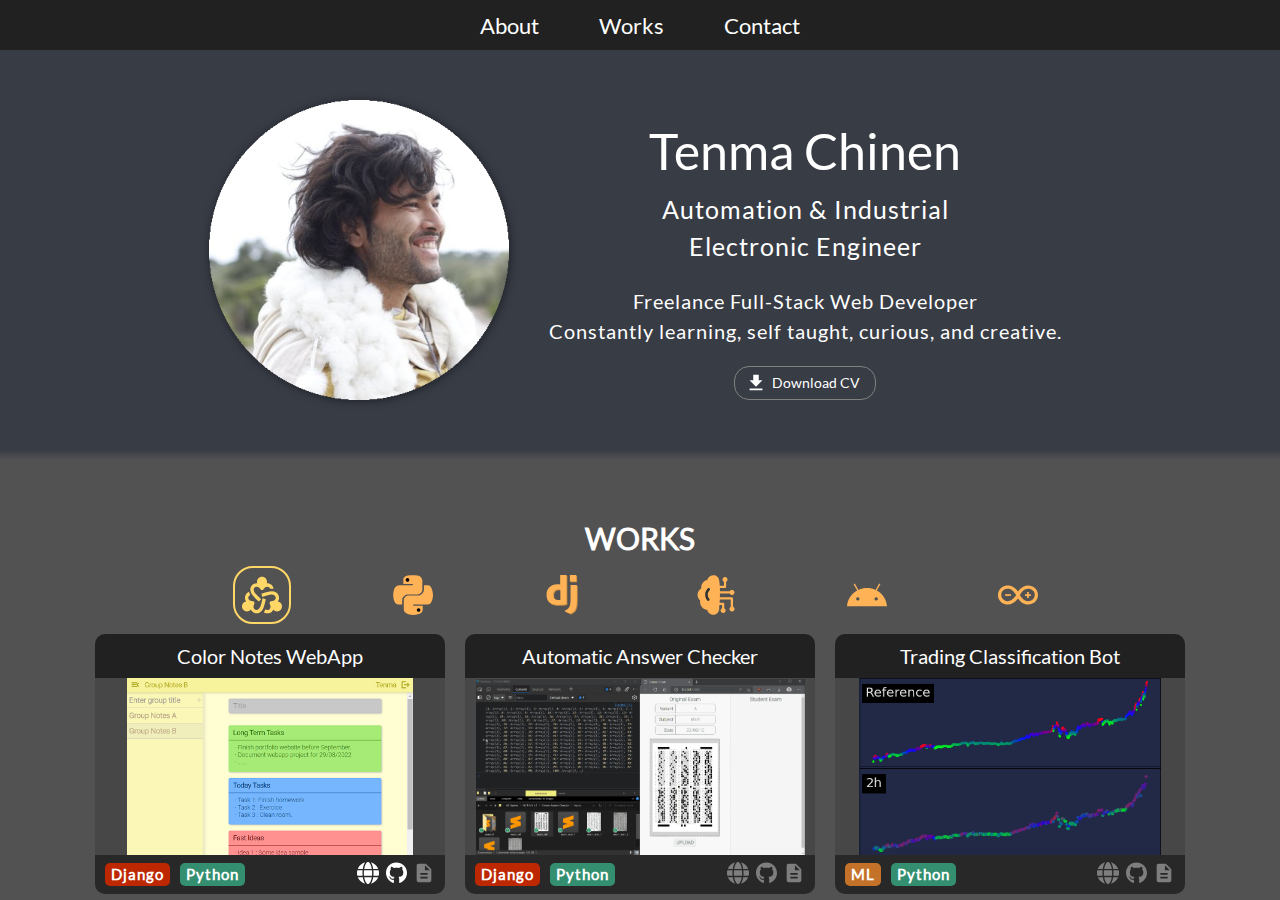
==== index.html @ 9675c704 "Group Buttons Tooltip Added." ====
<!DOCTYPE html>
<html lang="en">

<head>
  <meta charset="UTF-8">
  <meta http-equiv="X-UA-Compatible" content="IE=edge">
  <meta name="viewport" content="width=device-width, initial-scale=1.0">
  <title>Portfolio</title>

  <link rel="icon" type="image/x-icon" href="base/assets/favicon.ico">
  <link rel="stylesheet" href="assets/icons/icon.css">
  <link rel="stylesheet" href="base/css/font.css">
  <link rel="stylesheet" href="base/css/base.css">
  <link rel="stylesheet" href="base/css/navbar.css">
  <link rel="stylesheet" href="header/css/header.css">
  <link rel="stylesheet" href="works/css/works.css">
  <link rel="stylesheet" href="works/css/carrousel.css">
  <link rel="stylesheet" href="works/css/card.css">
  <link rel="stylesheet" href="about/css/about.css">
  <link rel="stylesheet" href="contact/css/form.css">
  <link rel="stylesheet" href="footer/css/footer.css">
</head>

<body>
  <nav>
    <a href="#about">About</a>
    <a href="#works">Works</a>
    <a href="#contact">Contact</a>
  </nav>

  <main>
    
    <!--   H E A D E R   -->

    <header>
      <div class="img-face-wrapper">
        <img src="header/assets/face_circle.png" alt="profile" height="100%">
      </div>
      <div class="head-wrapper">
        <span class="head-title">Tenma Chinen</span>
        <span class="head-sub-title">Automation & Industrial<br>Electronic Engineer</span>
        
        <p class="head-desc">Freelance Full-Stack Web Developer<br>Constantly learning, self taught, curious, and
          creative.</p>

          <a class="btn-download-cv" href="header/assets/cv.pdf" target="_blank"><i class="icon icon-download"></i> Download CV</a>
      </div>
    </header>

    <div class="separator header-works"></div>

    <!--   W O R K S   -->
    <span id="snackbar">TOAST</span>

    <section id="works">
      <h1 class="section-title">WORKS</h1>
      <div class="works-group-box">
        <i class="icon-lg icon-all-groups" onclick="onClickGroup(event,-1)"><span>All</span></i>
        <i class="icon-lg icon-python" onclick="onClickGroup(event,'Python')"><span>Python</span></i>
        <i class="icon-lg icon-django" onclick="onClickGroup(event,'Django')"><span>Django</span></i>
        <i class="icon-lg icon-ml" onclick="onClickGroup(event,'ML')"><span>Machine Learning</span></i>
        <i class="icon-lg icon-android" onclick="onClickGroup(event,'Android')"><span>Android</span></i>
        <i class="icon-lg icon-arduino" onclick="onClickGroup(event,'Arduino')"><span class="tooltip">Arduino</span></i>
      </div>
      <div class="carrousel-wrapper">
        <div id="carrousel" class="carrousel"></div>
        <div class="carrousel-foot">
          <button onclick="prevPage()" id="btn-prev">Prev</button>
          <span id="page"></span>
          <button onclick="nextPage()" id="btn-next">Next</button>
        </div>
      </div>

    </section>

    <div class="separator works-about"></div>

    <!--   A B O U T   -->

    <section id="about">
      <h1 class="section-title">ABOUT</h1>
      <p class="about-desc">Hi! I'm Tenma!
        Although I've graduated as an electronic engineer, my main interest, passion and almost a hobby relies on
        everything involved in Machine Learning,
        specially researching about Artificial Neural Networks performance, optimization and new techniques applied to
        any
        environment. As a counterpart, I like to create algorithms to solve those issues that Machine Learning still
        cannot face
        off.</p>
      <br>
      <p class="about-desc"></p>
    </section>

    <div class="separator about-contact"></div>

    <!--   C O N T A C T   -->

    <section id="contact">
      <h1 class="section-title">CONTACT</h1>
      <div class="form-wrapper">
        <form action="#">
          <div class="form-body">
            <label>Name:</label>
            <input name="name" type="text" placeholder="Your Name">

            <label>Email:</label>
            <input name="email" type="email" placeholder="You Email">

            <label>Message:</label>
            <textarea name="message" type="text" placeholder="Write your message here"></textarea>
          </div>

          <div class="form-foot">
            <button type="submit">Send</button>
          </div>
        </form>
      </div>

    </section>

    <div class="separator contact-foot"></div>

    <!--   F O O T E R   -->

    <footer id="foot">
      <div class="foot-wrapper">
        <div class="links-wrapper">
          <a href="https://github.com/TenmaChinen" target="_blank" class="icon-lg icon-github"></a>
          <a href="https://www.linkedin.com/in/tenma-chinen/" target="_blank" class="icon-lg icon-linkedin"></a>
        </div>
        <p class="foot-name">Made and designed by <br>Tenma Chinen ©2022</p>
      </div>
    </footer>

  </main>

</body>

<script src="works/js/data.js"></script>
<script src="works/js/card.js"></script>
<script src="works/js/carrousel.js"></script>
<script src="components/snackbar/snackbar.js"></script>

<script>
  /* DEBUG */
  const snackbar = getSnackbar();
  // location.href = "#works";
</script>

</html>
---- assets/icons/icon.css ----
.icon,
.icon-lg {
  display: inline-block;
  background-repeat: no-repeat;
  background-position: center;
  background-size: contain;
  cursor: pointer;
  background-origin: content-box;
}

.icon-lg{
  width: 40px;
  height: 40px;
}

/*   I C O N   I M A G E S   */

.icon-all-groups {
  background-image: url("all-groups.svg");
}

.icon-python {
  background-image: url("python.svg");
}

.icon-python {
  background-image: url("python.svg");
}

.icon-android {
  background-image: url("android.svg");
}

.icon-ml {
  background-image: url("ml.svg");
}

.icon-django {
  background-image: url("django.svg");
}

.icon-arduino {
  background-image: url("arduino.svg");
}


.icon-website {
  background-image: url("website.svg");
}

.icon-doc {
  background-image: url("doc.svg");
}

.icon-github {
  background-image: url("github.svg");
}

.icon-linkedin {
  background-image: url("linkedin.svg");
}

.icon-download {
  background-image: url("download.svg");
}


/* MEDIA QUERIES */


@media screen and (min-width:950px) {
  .icon {
    width: 22px;
    height: 22px;
  }
}

@media screen and (min-width:600px) and (max-width:950px) {
  .icon {
    width: 20px;
    height: 20px;
  }
}

@media screen and (max-width: 600px) {
  .icon {
    width: 20px;
    height: 20px;
  }
}
---- base/css/font.css ----
@font-face {
  font-family: Roboto-Light;
  src: url("Lato-Regular.ttf");
}

* {
  font-family: Roboto-Light;
  margin: 0;
  padding: 0;
}
---- base/css/base.css ----
:root {
  --head-bg: rgb(56, 60, 69);
  --works-bg: rgb(82, 82, 82);
  --about-bg: rgb(65, 65, 65);
  --contact-bg: rgb(58, 58, 58);
  --foot-bg: rgb(31, 31, 31);
}


* {
  margin: 0;
  padding: 0;
  box-sizing: border-box;
  -moz-box-sizing: border-box;
  -webkit-box-sizing: border-box;
}

body {
  overflow-y: hidden;
  height: 100vh;
}

main {
  position: fixed;
  top: var(--nav-height);
  left: 0px;
  width: 100%;
  height: 100%;
  /* padding: 10px; */
  overflow-y: auto;
  background-color: black;
}

/* debug */
section {
  /* display: block; */
  /* width: 100%; */
  /* min-width: 700px; */
  /* margin-top: 10px; */
  /* margin-bottom: 10px; */
  padding: 60px 20px;
}

header {
  /* background-color: aquamarine; */
  background-color: var(--head-bg);
}

#works {
  background-color: var(--works-bg);
  height: fit-content;
}

#about {
  background-color: var(--about-bg);
}

#contact {
  background-color: var(--contact-bg);
}

#foot {
  height: 400px;
  background-color:var(--foot-bg);

}

.section-title{
  font-size: 30px;
  color: white;
  text-align: center;
  /* margin-top: 20px; */
  /* margin-bottom: 10px; */
}


.separator{
  height: 10px;
}

.header-works{
  background-image: linear-gradient(var(--head-bg),var(--works-bg));
}

.works-about{
  background-image: linear-gradient(var(--works-bg),var(--about-bg));
}

.about-contact{
  background-image: linear-gradient(var(--about-bg),var(--contact-bg));
}

.contact-foot{
  background-image: linear-gradient(var(--contact-bg),var(--foot-bg));
}
---- base/css/navbar.css ----
:root{
  --nav-height:50px;
  --nav-txt-size:22px;
}

nav{
  position: fixed;
  top: 0;
  left: 0;
  width: 100%;
  height: var(--nav-height);
  background-color: rgb(33, 33, 33);
  display: flex;
  align-items: center;
  padding: 10px;
  justify-content: center;
}


nav a{
  text-decoration: none;
  color: white;
  padding: 10px;
  margin: 0px 20px;
  font-size: var(--nav-txt-size);
}
---- header/css/header.css ----
:root{
  --head-title-size:50px;
  --head-sub-title-size:25px;
  --head-desc-size:20px;
}

header {
  padding: 50px 0px;
  display: flex;
  justify-content: center;
  align-items: center;
}

.img-face-wrapper {
  width: 300px;
  height: 300px;
  border-radius: 150px;
  /* border: 3px solid rgb(0, 0, 0); */
  box-shadow: 1px 1px 10px rgb(0, 0, 0,0.5);
}

.head-wrapper {
  display: inline-flex;
  flex-direction: column;
  justify-items: center;
  color: white;
  align-items: center;
  margin-top: 20px;
}

.head-title {
  font-size: var(--head-title-size);
  margin-bottom: 10px;
  font-weight: 500;
  /* font-weight: 100; */
}

.head-sub-title {
  display: inline-block;
  font-size: var(--head-sub-title-size);
  font-weight: 500;
  margin-bottom: 20px;
  text-align: center;
  line-height: 1.5em;
  letter-spacing: 1px;
}

.head-desc {
  font-size: var(--head-desc-size);
  font-weight: 400;
  padding: 0px 10px;
  text-align: center;
  line-height: 1.5em;
  letter-spacing: 1px;
}

.btn-download-cv{
  display: flex;
  flex-direction: row;
  justify-content: center;
  align-items: center;
  padding: 5px 15px 5px 10px;
  border: 1px solid gray;
  border-radius: 15px;
  margin-top: 20px;
  font-size: 14px;
  cursor: pointer;
  text-decoration: none;
  color: white;
}

.btn-download-cv i{
  margin-right: 5px;
}


@media screen and (min-width: 950px) {
  .img-face-wrapper {
    margin-right: 30px;
  }

  header {
    flex-direction: row;
  }
}

@media screen and (max-width: 950px) {
  header {
    flex-direction: column;
  }

  .img-face-wrapper {
    width: 200px;
    height: 200px;
  }
  
  :root{
    --head-title-size:40px;
    --head-sub-title-size:20px;
    --head-desc-size:20px;
  }
}
---- works/css/works.css ----
:root{
  --tooltip-bg:rgb(115, 115, 115);
  --tooltip-fg:white;
}


.works-group-box {
  display: flex;
  padding: 15 px 0px;
  flex-direction: row;
  justify-content: space-evenly;
  align-items: center;
  max-width: 1000px;
  margin:10px auto 10px auto;
  /* height: 70px; */
}

.works-group-box > .icon-lg {
  position: relative;
  padding: 7px;
  box-sizing: content-box;
  border: 2px solid transparent;
  /* transition: transform 200ms ease-in-out, filter 200ms ease-in-out; */
  transition: filter 200ms ease-in-out;
}

.works-group-box > .icon-lg:hover {
  filter: brightness(120%);
  /* transform: scale(1.1); */
}

.works-group-box > .icon-lg > span{
  position: absolute;
  left: 50%;
  top: -50px;
  transform: translateX(-50%);
  color: var(--tooltip-fg);
  font-size: 20px;
  font-style: normal;
  background-color: var(--tooltip-bg);
  padding: 6px 10px;
  border-radius: 5px;
  white-space:nowrap;
  opacity: 0;
  box-shadow: 2px 2px 2px rgba(40, 40, 40, 0.7);
  transition: opacity 500ms ease-in-out ;
}

.works-group-box > .icon-lg > span::before{
  position: absolute;
  content: "";
  top: 100%;
  left: 50%;
  transform: translateX(-50%);
  border-style: solid;
  border-width: 5px;
  border-color: var(--tooltip-bg) transparent transparent transparent;
}

.works-group-box > .icon-lg:hover > span{
  opacity: 1;
}

.group-selected {
  border-radius: 20px;
  border: 2px solid #FFB356 !important;
  filter: brightness(120%);
}
---- works/css/carrousel.css ----
:root{
  --carrousel-foot-txt-size:  20px;
  --carrousel-fg:  white;
  --pagination-txt-size:20px;
}

.carrousel-wrapper {
  width: fit-content;
  display: flex;
  flex-direction: column;
  justify-items: center;
  align-items: center;
  margin-left: auto;
  margin-right: auto;
  /* background-color: rgb(211, 211, 159); */
}

#carrousel{
  width: 100%;
  display: grid;
  /* padding: 0px 20px; */
  /* background-color: rgb(237, 194, 136); */
  /* grid-template-columns: repeat(3, 1fr); */
  gap: 20px 20px;
  justify-items: center;
  align-items: center;
}

/* #carrousel div{
  width: 100px;
  height: 80px;
  background-color: rgb(157, 215, 215);
} */


.carrousel-foot{
  /* width: 100%; */
  /* background-color: aquamarine; */
  font-size: var(--carrousel-foot-txt-size);
  text-align: center;
  margin-top: 10px;
}

.carrousel-foot span,
.carrousel-foot button{
  color: white;
  border: 1px solid gray;
  border-radius: 30px;
  padding: 8px 15px;
  margin-left: 10px;
  margin-right: 10px;
  text-decoration: none;
  background-color: transparent;
  font-size: var(--pagination-txt-size);
}
.carrousel-foot button{
  cursor: pointer;
}

.carrousel-foot button:disabled{
  color: gray;
  border: 1px solid rgb(76, 76, 76);
}

@media screen and (min-width: 1150px){
  #carrousel{
    grid-template-columns: repeat(3, minmax(100px,350px));
  }
}

@media screen and (min-width: 600px) and (max-width: 1150px){
/* @media screen and (max-width: 1150px){ */
  #carrousel{
    grid-template-columns: repeat(2,minmax(100px,420px));
  } 
}

@media screen and (max-width: 600px){
/* @media screen and (max-width: 1150px){ */
  #carrousel{
    grid-template-columns: 1fr;
  } 
}
---- works/css/card.css ----
:root {
  --card-fg: white;
  --card-head-bg: rgb(32, 32, 32, 0.95);
  --card-foot-bg: rgb(32, 32, 32, 0.8);
}

.work-card {
  background-size: cover;
  text-decoration: none;
  border-radius: 10px;
  width: 100%;
  /* height: 240px; */
  /* height: 280px; */
  background-color: rgb(71, 71, 71);
  /* padding: 10px; */
  color: var(--card-fg);
  display: flex;
  flex-direction: column;
  justify-content: space-between;
}

.work-card-head {
  padding: 10px 10px;
  font-size: var(--card-title-txt-size);
  background-color: var(--card-head-bg);
  border-top-left-radius: inherit;
  border-top-right-radius: inherit;
  font-weight: 500;
  text-align: center;
}

.work-card-body {
  font-size: var(--card-body-txt-size);
  cursor: pointer;
  overflow-y: auto;
  flex-grow: 1;
  line-height: 1.5em;
  background-repeat: no-repeat;
  background-size: auto 100%;
  background-position: center;
  text-decoration: none;
}

.work-card-body p {
  letter-spacing: 1px;
  color: white;
  opacity: 0;
  transition: opacity ease-in-out 0.5s;
  padding: 10px 20px 20px 20px;
  min-height: 100%;
  background-color: rgba(50, 50, 50, 0.8);
  text-shadow: 1px 1px 2px black;
}

.work-card:hover .work-card-body p {
  opacity: 1;
}

.work-card-foot {
  padding: 7px 10px;
  font-size: var(--card-foot-txt-size);
  border-bottom-left-radius: inherit;
  border-bottom-right-radius: inherit;
  background-color: var(--card-foot-bg);
  display: flex;
  flex-direction: row;
  justify-content: space-between;
  align-items: center;
}

.work-card-foot > .group-box{
  display: flex;
  flex-direction: row;
}

.work-card-foot > .group-box > span{
  display: inline-block;
  line-height: 95%;
  margin-right: 10px;
  -webkit-user-select: none; /* Safari */
  -moz-user-select: none; /* Firefox */
  -ms-user-select: none; /* IE10+/Edge */
  user-select: none; /* Standard */
}

.work-card-foot .links-box a {
  margin-left: 3px;
}

.work-card-foot .links-box .disabled{
  opacity: 0.4;
}


.work-card-foot .group {
  padding: 4px 6px;
  border-radius: 5px;
  font-weight: 800;
  letter-spacing: 1px;
}

/*   C O L O R S   */

.group-python {
  background-color: rgb(51, 143, 112);
}

.group-django {
  background-color: rgb(189, 40, 2);
}

.group-android {
  background-color: rgb(52, 142, 211);
}

.group-ml {
  background-color: rgb(196, 114, 41);
}

.group-arduino {
  background-color: rgb(52, 211, 113);
}

.group-java {
  background-color: rgb(200, 125, 45);
}

.group-cpp {
  background-color: rgb(45, 184, 200);
}

/*   S C R O L L S   */

.work-card-body::-webkit-scrollbar{
  width: 15px;
}

.work-card-body::-webkit-scrollbar-thumb{
  background-color: gray;
  border-radius: 10px;
  border: 3px solid rgb(54, 54, 54);
}

.work-card-body::-webkit-scrollbar-track{
  background-color: rgb(54, 54, 54);
}

/*   M E D I A   Q U E R I E S   */

@media screen and (min-width: 950px) {
  :root {
    --card-title-txt-size: 20px;
    --card-body-txt-size: 20px;
    --card-foot-txt-size: 15px;
  }
  .work-card {
    height: 260px;
  }
}

@media screen and (min-width: 800px) and (max-width: 950px) {
  :root {
    --card-title-txt-size: 20px;
    --card-body-txt-size: 18px;
    --card-foot-txt-size: 14px;
  }
  .work-card {
    height: 240px;
  }
}

@media screen and (max-width: 800px) {
  :root {
    --card-title-txt-size: 16px;
    --card-body-txt-size: 18px;
    --card-foot-txt-size: 14px;
  }
  .work-card{
    height: 250px;
  }
}
---- about/css/about.css ----
:root{
  --about-txt-fg:white;
  --about-desc-txt-size:20px;
}

.about-desc{
  width: 80%;
  max-width: 600px;
  font-size: var(--about-desc-txt-size);
  margin-left: auto;
  margin-right: auto;
  letter-spacing: 1px;
  word-spacing: 4px;
  line-height: 1.3em;
  color: white;
}
---- contact/css/form.css ----
:root {
  --form-txt-size: 18px;
  --form-fg: rgb(203, 203, 203);
  --form-ph-fg: rgb(178, 178, 178);
  --form-bg: rgb(45, 45, 45);
  --form-input-bg:rgb(71, 71, 71);
  --form-width:500px;
}

.form-wrapper {
  max-width: var(--form-width);
  border-radius: 5px;
  background-color: var(--form-bg);
  /* box-shadow: 1px 1px 5px gray; */
  padding: 10px;
  margin-left: auto;
  margin-right: auto;
}

.form-body {
  display: grid;
  grid-template-columns: 80px minmax(0px,1fr);
  row-gap: 10px;
  column-gap: 5px;
}

form input,
form label,
form textarea {
  font-size: var(--form-txt-size);
  color: var(--form-fg);
}

form label {
  display: inline-block;
  width: 80px;
}

form input,
form textarea {
  padding: 5px;
  border-radius: 3px;
  border: 1px solid gray;
  background-color: var(--form-input-bg);
  border: none;
  outline: none;
}

form input::placeholder,
form textarea::placeholder{
  color: var(--form-ph-fg);
}

form textarea {
  min-height: 100px;
}

.form-foot{
  margin-top: 10px;
  text-align: end;
}

.form-foot button{
  padding: 5px;
  border-radius: 5px;
  font-size: var(--form-txt-size);
  background-color: rgb(122, 122, 122);
  color: white;
  border: 1px solid gray;
  width: 80px;
}
---- footer/css/footer.css ----
#foot{
  color: white;
}

.foot-wrapper{
  display: inline-block;
  position: relative;
  top:50%;
  left: 50%;
  transform:translate(-50%,-50%);
}

.foot-wrapper .links-wrapper{
  text-align: center;
  margin-bottom: 10px;
  /* background-color: aqua; */
}


.foot-wrapper .links-wrapper .icon-lg{
  margin: 5px;
}

.foot-name{
  min-width: 250px;
  font-size: 14px;
  letter-spacing: 3px;
  text-align: center;
  line-height: 1.8em;
}

.foot-name br{
  display: none;
}


@media screen and (max-width:500px) {
  .foot-name br{
    display: block;
  }
}
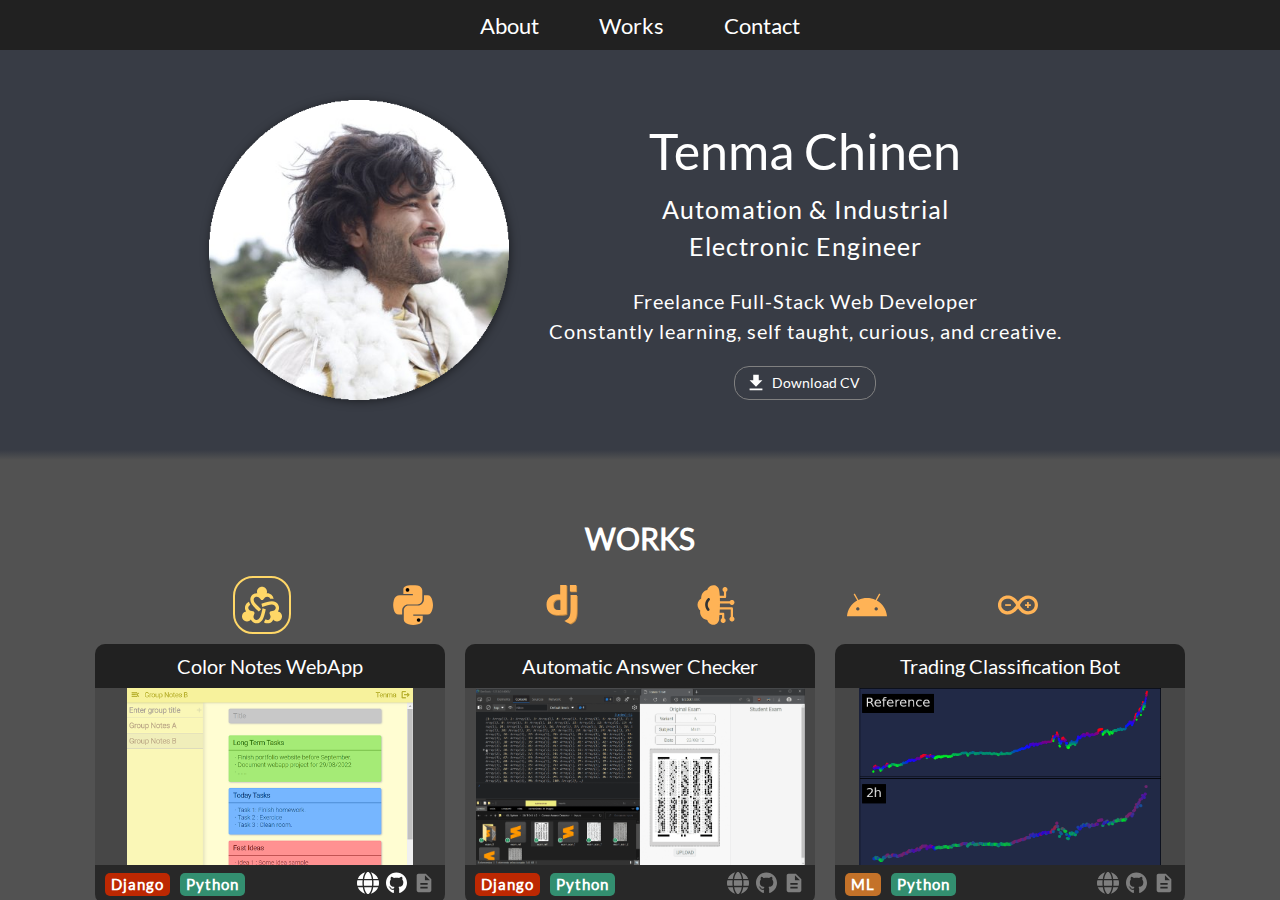
==== commit 3e0b34d2: "Contact Form functionality added. Images Fixed." ====
--- a/index.html
+++ b/index.html
@@ -98,16 +98,16 @@
     <section id="contact">
       <h1 class="section-title">CONTACT</h1>
       <div class="form-wrapper">
-        <form action="#">
+        <form method="POST" action="https://formsubmit.co/c75f084caabe83455c66de3165e88d21">
           <div class="form-body">
-            <label>Name:</label>
-            <input name="name" type="text" placeholder="Your Name">
+            <label>Name</label>
+            <input type="text" name="name" placeholder="Your Name" required>
 
-            <label>Email:</label>
-            <input name="email" type="email" placeholder="You Email">
+            <label>Email</label>
+            <input type="email" name="email" placeholder="You Email" required>
 
-            <label>Message:</label>
-            <textarea name="message" type="text" placeholder="Write your message here"></textarea>
+            <label for="message">Message</label>
+            <textarea type="text" name="message" placeholder="Write your message here" required></textarea>
           </div>
 
           <div class="form-foot">
@@ -142,8 +142,9 @@
 <script src="components/snackbar/snackbar.js"></script>
 
 <script>
+  const snackbar = getSnackbar();
+  
   /* DEBUG */
-  const snackbar = getSnackbar();
   // location.href = "#works";
 </script>
 
--- a/base/css/base.css
+++ b/base/css/base.css
@@ -13,6 +13,13 @@
   box-sizing: border-box;
   -moz-box-sizing: border-box;
   -webkit-box-sizing: border-box;
+
+  
+  /* Removes the blue box on small devices */
+  -webkit-tap-highlight-color: transparent;
+  -ms-tap-highlight-color: transparent;
+  -moz-tap-highlight-color: transparent;
+  -khtml-tap-highlight-color: transparent;
 }
 
 body {
@@ -70,7 +77,7 @@
   color: white;
   text-align: center;
   /* margin-top: 20px; */
-  /* margin-bottom: 10px; */
+  margin-bottom: 20px;
 }
 
 
--- a/header/css/header.css
+++ b/header/css/header.css
@@ -84,7 +84,7 @@
   }
 }
 
-@media screen and (max-width: 950px) {
+@media screen and (min-width: 450px) and (max-width: 950px) {
   header {
     flex-direction: column;
   }
@@ -99,4 +99,21 @@
     --head-sub-title-size:20px;
     --head-desc-size:20px;
   }
+}
+
+@media screen and (max-width: 450px) {
+  header {
+    flex-direction: column;
+  }
+
+  .img-face-wrapper {
+    width: 200px;
+    height: 200px;
+  }
+  
+  :root{
+    --head-title-size:30px;
+    --head-sub-title-size:16px;
+    --head-desc-size:14px;
+  }
 }--- a/works/css/carrousel.css
+++ b/works/css/carrousel.css
@@ -34,10 +34,13 @@
 
 
 .carrousel-foot{
-  /* width: 100%; */
+  width: 100%;
+  max-width: 400px;
   /* background-color: aquamarine; */
   font-size: var(--carrousel-foot-txt-size);
-  text-align: center;
+  display: flex;
+  flex-direction: row;
+  justify-content: space-evenly;
   margin-top: 10px;
 }
 
@@ -47,14 +50,20 @@
   border: 1px solid gray;
   border-radius: 30px;
   padding: 8px 15px;
-  margin-left: 10px;
-  margin-right: 10px;
   text-decoration: none;
   background-color: transparent;
   font-size: var(--pagination-txt-size);
 }
+.carrousel-foot button:not([disabled]){
+  cursor: pointer;
+}
+
 .carrousel-foot button{
-  cursor: pointer;
+  transition: border-color 500ms ease-in-out;
+}
+
+.carrousel-foot button:not([disabled]):hover{
+  border-color: white;
 }
 
 .carrousel-foot button:disabled{
@@ -69,14 +78,12 @@
 }
 
 @media screen and (min-width: 600px) and (max-width: 1150px){
-/* @media screen and (max-width: 1150px){ */
   #carrousel{
     grid-template-columns: repeat(2,minmax(100px,420px));
   } 
 }
 
 @media screen and (max-width: 600px){
-/* @media screen and (max-width: 1150px){ */
   #carrousel{
     grid-template-columns: 1fr;
   } 
--- a/works/css/card.css
+++ b/works/css/card.css
@@ -36,7 +36,8 @@
   flex-grow: 1;
   line-height: 1.5em;
   background-repeat: no-repeat;
-  background-size: auto 100%;
+  /* background-size: auto 100%; */
+  background-size: contain;
   background-position: center;
   text-decoration: none;
 }
--- a/contact/css/form.css
+++ b/contact/css/form.css
@@ -11,17 +11,17 @@
   max-width: var(--form-width);
   border-radius: 5px;
   background-color: var(--form-bg);
-  /* box-shadow: 1px 1px 5px gray; */
-  padding: 10px;
+  padding: 15px;
   margin-left: auto;
   margin-right: auto;
 }
 
 .form-body {
   display: grid;
-  grid-template-columns: 80px minmax(0px,1fr);
-  row-gap: 10px;
-  column-gap: 5px;
+  grid-template-columns: max-content minmax(0px,1fr);
+  row-gap: 15px;
+  column-gap: 10px;
+  align-items: center;
 }
 
 form input,
@@ -33,12 +33,16 @@
 
 form label {
   display: inline-block;
-  width: 80px;
+}
+
+form label[for=message]{
+  margin-top: 5px;
+  align-self: flex-start;
 }
 
 form input,
 form textarea {
-  padding: 5px;
+  padding: 8px;
   border-radius: 3px;
   border: 1px solid gray;
   background-color: var(--form-input-bg);
@@ -53,6 +57,7 @@
 
 form textarea {
   min-height: 100px;
+  resize: none;
 }
 
 .form-foot{
@@ -68,4 +73,12 @@
   color: white;
   border: 1px solid gray;
   width: 80px;
+}
+
+
+.form-body > input:-webkit-autofill,
+.form-body > input:-webkit-autofill:hover, 
+.form-body > input:-webkit-autofill:focus{
+	-webkit-text-fill-color: var(--form-fg);
+	transition: background-color 5000s ease-in-out 0s;
 }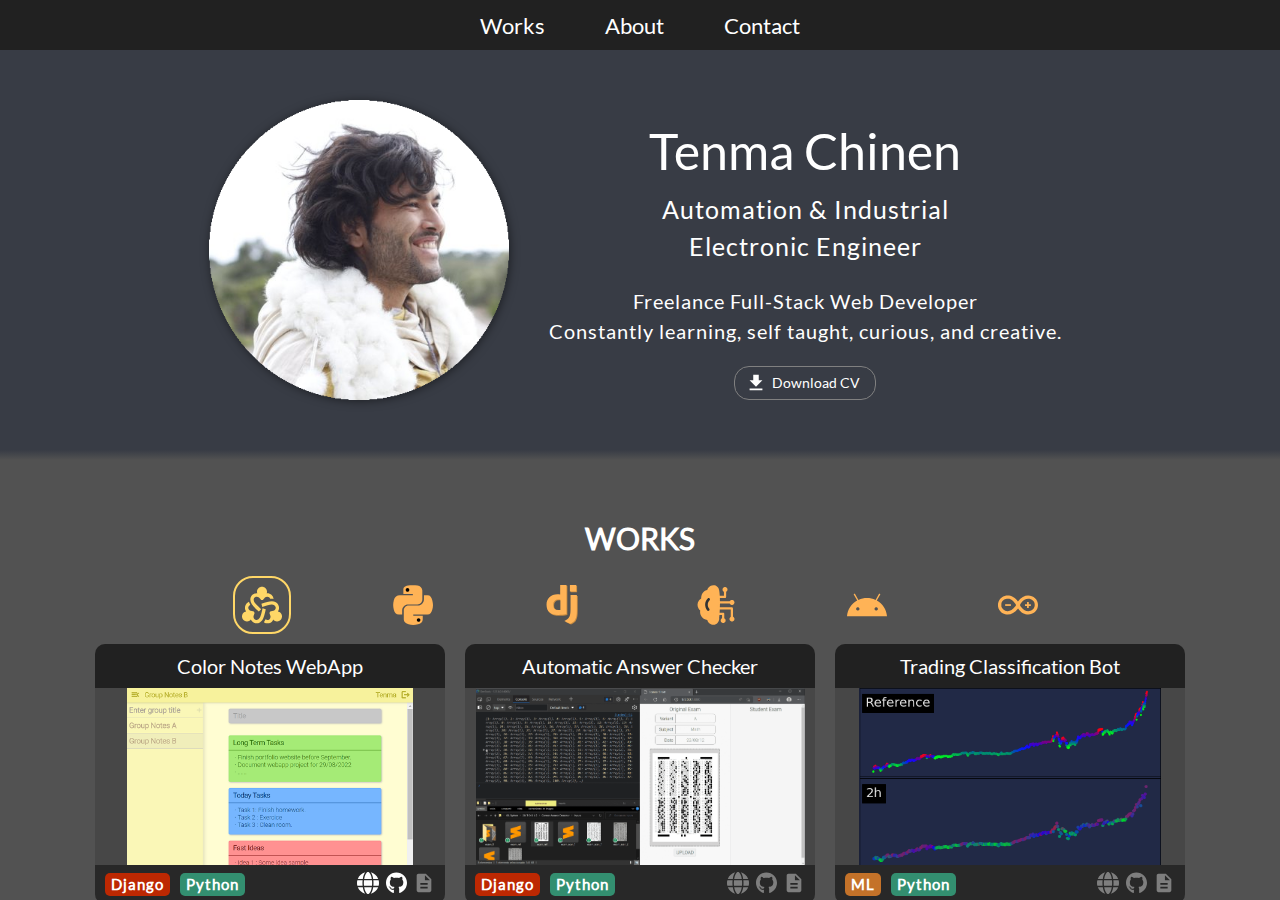
==== commit 2c903423: "Navbar order and word spell fixed." ====
--- a/index.html
+++ b/index.html
@@ -23,8 +23,8 @@
 
 <body>
   <nav>
+    <a href="#works">Works</a>
     <a href="#about">About</a>
-    <a href="#works">Works</a>
     <a href="#contact">Contact</a>
   </nav>
 
@@ -104,7 +104,7 @@
             <input type="text" name="name" placeholder="Your Name" required>
 
             <label>Email</label>
-            <input type="email" name="email" placeholder="You Email" required>
+            <input type="email" name="email" placeholder="Your Email" required>
 
             <label for="message">Message</label>
             <textarea type="text" name="message" placeholder="Write your message here" required></textarea>
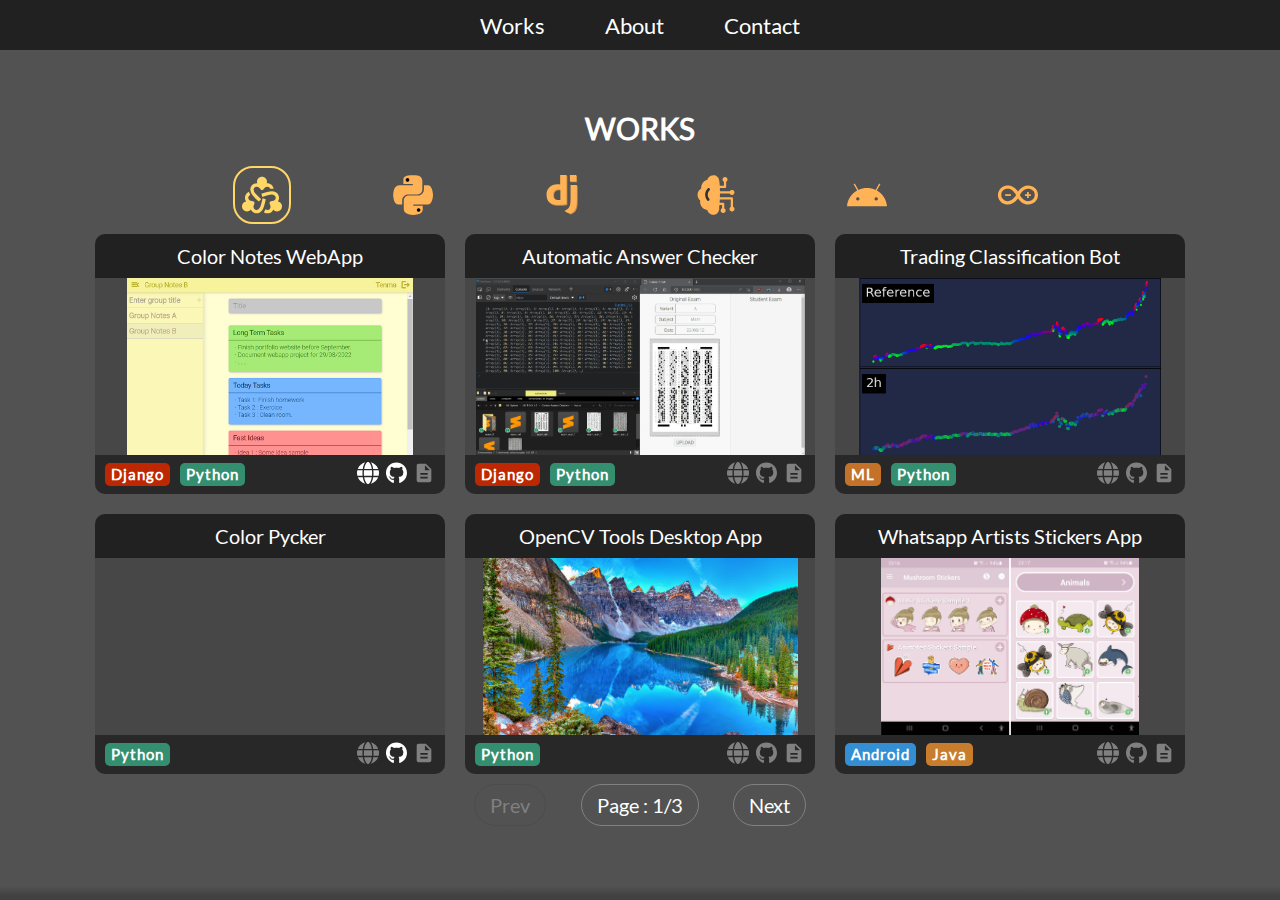
==== commit a83b27ec: "Smooth Scroll added to main tag." ====
--- a/index.html
+++ b/index.html
@@ -145,7 +145,7 @@
   const snackbar = getSnackbar();
   
   /* DEBUG */
-  // location.href = "#works";
+  location.href = "#works";
 </script>
 
 </html>--- a/base/css/base.css
+++ b/base/css/base.css
@@ -35,6 +35,7 @@
   height: 100%;
   /* padding: 10px; */
   overflow-y: auto;
+  scroll-behavior: smooth;
   background-color: black;
 }
 
--- a/works/css/card.css
+++ b/works/css/card.css
@@ -2,6 +2,8 @@
   --card-fg: white;
   --card-head-bg: rgb(32, 32, 32, 0.95);
   --card-foot-bg: rgb(32, 32, 32, 0.8);
+  --tooltip-link-fg:white;
+  --tooltip-link-bg:rgb(50, 50, 50);
 }
 
 .work-card {
@@ -19,6 +21,8 @@
   justify-content: space-between;
 }
 
+/*   C A R D   H E A D   */
+
 .work-card-head {
   padding: 10px 10px;
   font-size: var(--card-title-txt-size);
@@ -29,6 +33,10 @@
   text-align: center;
 }
 
+/*   C A R D   H E A D   */
+
+/*   C A R D   B O D Y   */
+
 .work-card-body {
   font-size: var(--card-body-txt-size);
   cursor: pointer;
@@ -36,7 +44,6 @@
   flex-grow: 1;
   line-height: 1.5em;
   background-repeat: no-repeat;
-  /* background-size: auto 100%; */
   background-size: contain;
   background-position: center;
   text-decoration: none;
@@ -56,6 +63,10 @@
 .work-card:hover .work-card-body p {
   opacity: 1;
 }
+
+/*   C A R D   B O D Y   */
+
+/*   C A R D   F O O T   */
 
 .work-card-foot {
   padding: 7px 10px;
@@ -69,10 +80,20 @@
   align-items: center;
 }
 
+/* Group */
 .work-card-foot > .group-box{
   display: flex;
   flex-direction: row;
 }
+
+.work-card-foot .group {
+  padding: 4px 6px;
+  border-radius: 5px;
+  font-weight: 800;
+  letter-spacing: 1px;
+}
+
+/* Links */
 
 .work-card-foot > .group-box > span{
   display: inline-block;
@@ -84,21 +105,48 @@
   user-select: none; /* Standard */
 }
 
-.work-card-foot .links-box a {
+.work-card-foot > .links-box a {
+  position: relative;
   margin-left: 3px;
 }
 
-.work-card-foot .links-box .disabled{
-  opacity: 0.4;
-}
-
-
-.work-card-foot .group {
-  padding: 4px 6px;
+.work-card-foot > .links-box > .disabled.icon{
+  filter: brightness(50%);
+}
+
+.work-card-foot > .links-box > a > span{
+  position: absolute;
+  left: 50%;
+  top: -50px;
+  transform: translateX(-50%);
+  color: var(--tooltip-link-fg);
+  font-size: 14px;
+  font-style: normal;
+  background-color: var(--tooltip-link-bg);
+  padding: 6px 10px;
   border-radius: 5px;
-  font-weight: 800;
-  letter-spacing: 1px;
-}
+  white-space:nowrap;
+  opacity: 0;
+  box-shadow: 2px 2px 2px rgba(40, 40, 40, 0.7);
+  transition: opacity 200ms ease-in-out ;
+}
+
+.work-card-foot > .links-box > a > span::before{
+  position: absolute;
+  content: "";
+  top: 100%;
+  left: 50%;
+  transform: translateX(-50%);
+  border-style: solid;
+  border-width: 5px;
+  border-color: var(--tooltip-link-bg) transparent transparent transparent;
+}
+
+.work-card-foot > .links-box > a:hover span{
+  opacity: 1;
+}
+
+/*   C A R D   F O O T   */
 
 /*   C O L O R S   */
 
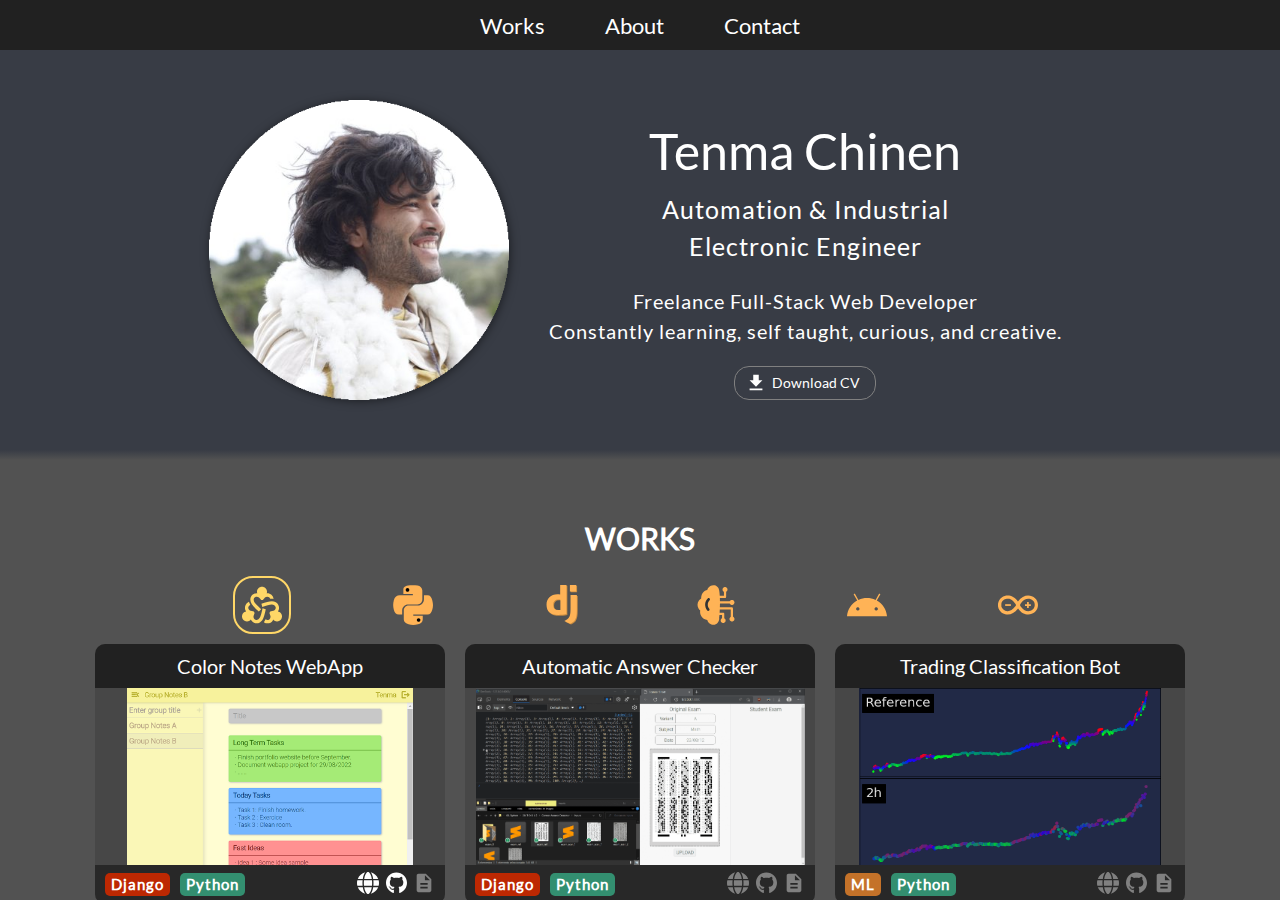
==== commit 6f165b1a: "default section fixed" ====
--- a/index.html
+++ b/index.html
@@ -145,7 +145,7 @@
   const snackbar = getSnackbar();
   
   /* DEBUG */
-  location.href = "#works";
+  // location.href = "#works";
 </script>
 
 </html>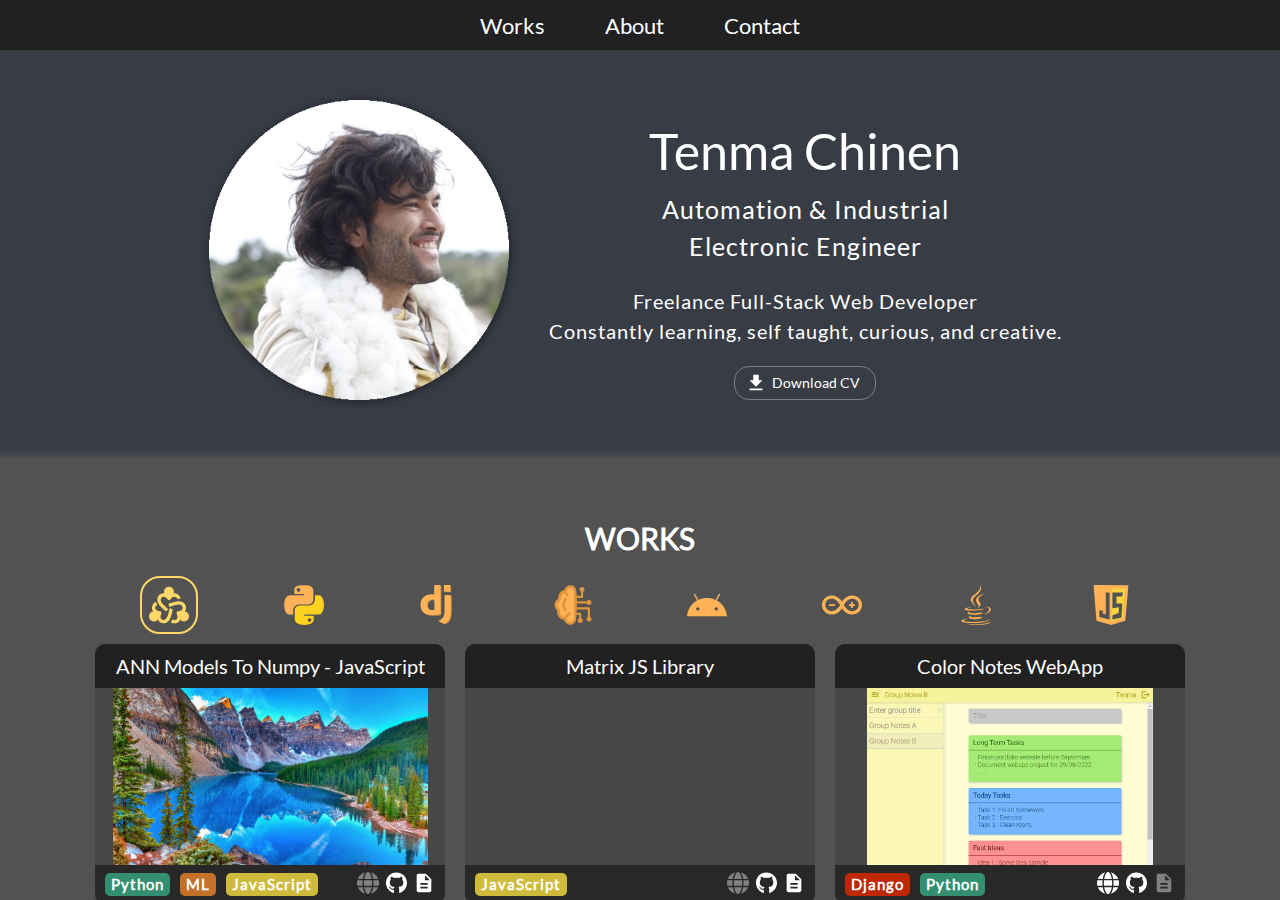
==== commit fd3a0064: "New Works, Languages & Smooth Scroll Added." ====
--- a/index.html
+++ b/index.html
@@ -61,6 +61,8 @@
         <i class="icon-lg icon-ml" onclick="onClickGroup(event,'ML')"><span>Machine Learning</span></i>
         <i class="icon-lg icon-android" onclick="onClickGroup(event,'Android')"><span>Android</span></i>
         <i class="icon-lg icon-arduino" onclick="onClickGroup(event,'Arduino')"><span class="tooltip">Arduino</span></i>
+        <i class="icon-lg icon-java" onclick="onClickGroup(event,'Java')"><span class="tooltip">Java</span></i>
+        <i class="icon-lg icon-javascript" onclick="onClickGroup(event,'JavaScript')"><span class="tooltip">JavaScript</span></i>
       </div>
       <div class="carrousel-wrapper">
         <div id="carrousel" class="carrousel"></div>
--- a/assets/icons/icon.css
+++ b/assets/icons/icon.css
@@ -23,10 +23,6 @@
   background-image: url("python.svg");
 }
 
-.icon-python {
-  background-image: url("python.svg");
-}
-
 .icon-android {
   background-image: url("android.svg");
 }
@@ -43,6 +39,15 @@
   background-image: url("arduino.svg");
 }
 
+.icon-java {
+  background-image: url("java.svg");
+}
+
+.icon-javascript {
+  background-image: url("javascript.svg");
+}
+
+/*  */
 
 .icon-website {
   background-image: url("website.svg");
--- a/works/css/works.css
+++ b/works/css/works.css
@@ -8,7 +8,8 @@
   display: flex;
   padding: 15 px 0px;
   flex-direction: row;
-  justify-content: space-evenly;
+  justify-content: space-between;
+  /* gap: 20px; */
   align-items: center;
   max-width: 1000px;
   margin:10px auto 10px auto;
--- a/works/css/card.css
+++ b/works/css/card.css
@@ -178,6 +178,10 @@
   background-color: rgb(45, 184, 200);
 }
 
+.group-javascript {
+  background-color: rgb(207, 187, 59);
+}
+
 /*   S C R O L L S   */
 
 .work-card-body::-webkit-scrollbar{
